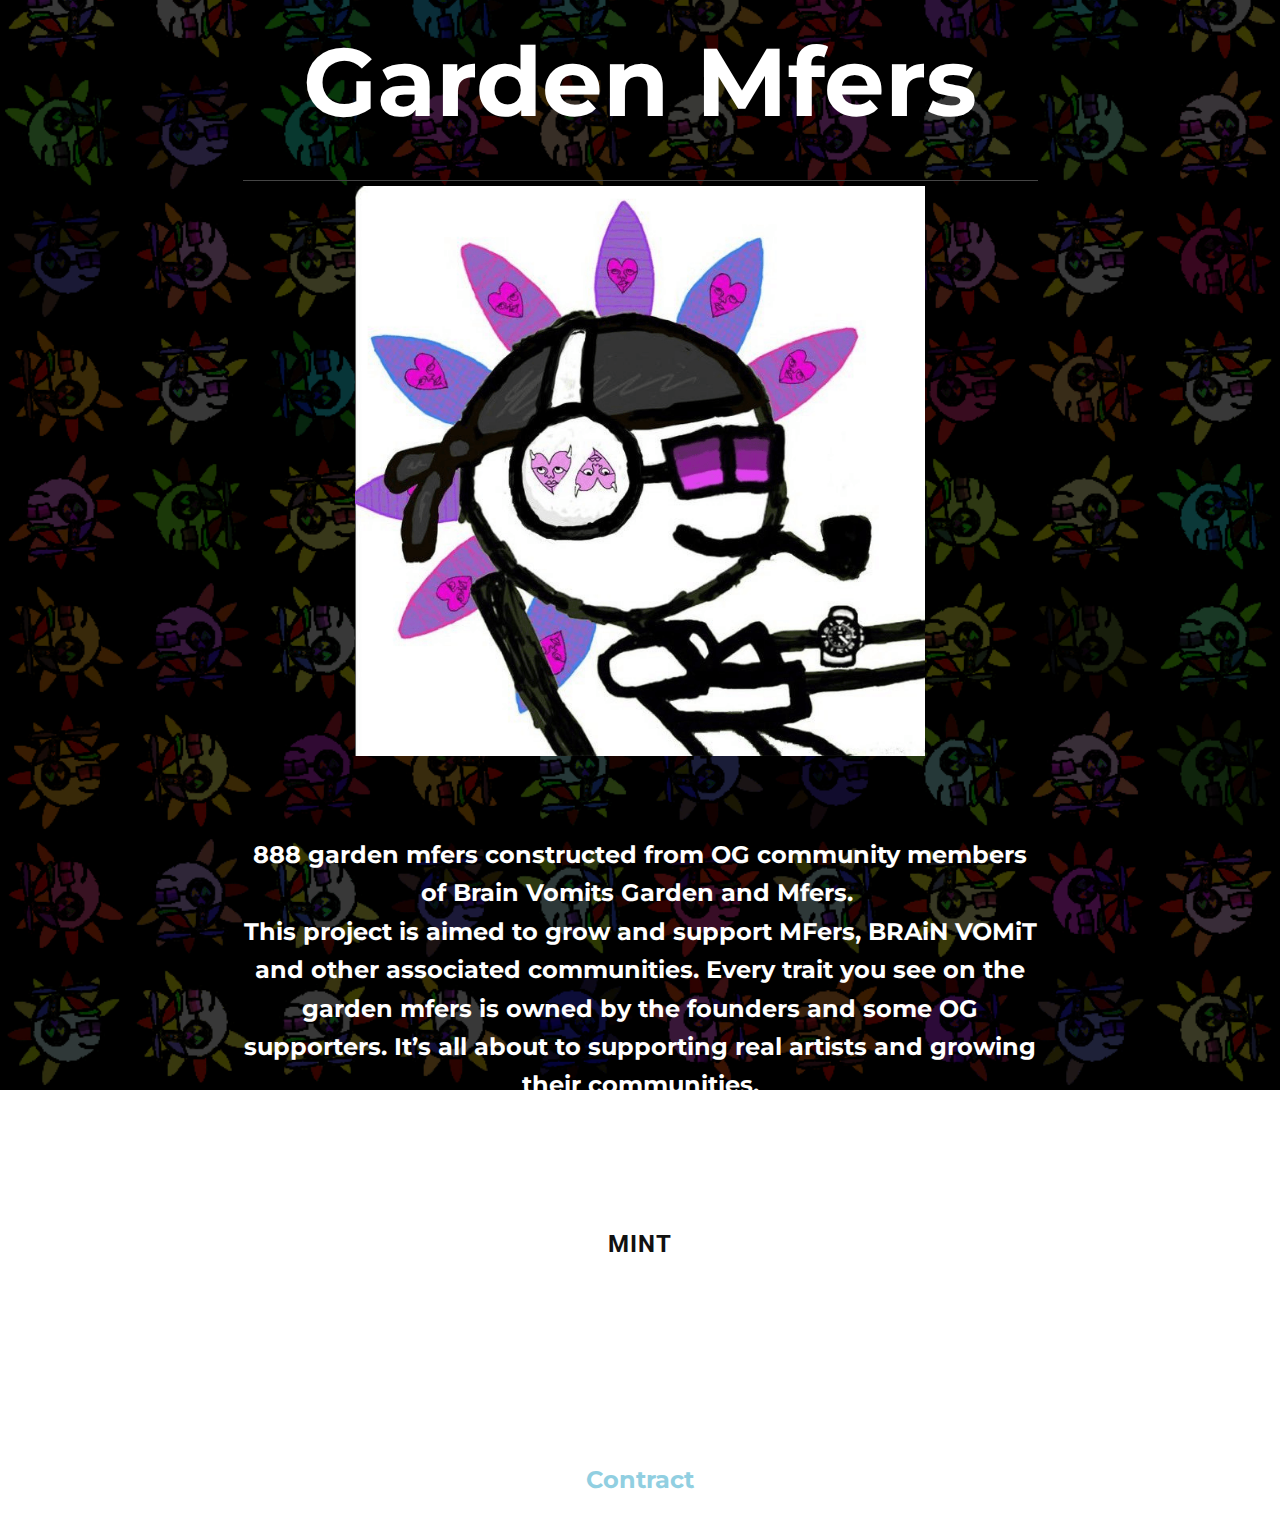
==== Home.html @ c306616e "Add files via upload" ====
<!DOCTYPE html>
<html style="font-size: 16px;">
  <head>
    <meta name="viewport" content="width=device-width, initial-scale=1.0">
    <meta charset="utf-8">
    <meta name="keywords" content="gallery., We design People Inspired Experiences that create positive change in people&amp;apos;s lives., Freelance Designer, ​​We design modern websites, New innovation ideas, projects, ​Book an Appointment">
    <meta name="description" content="">
    <meta name="page_type" content="np-template-header-footer-from-plugin">
    <title>Home</title>
    <link rel="stylesheet" href="nicepage.css" media="screen">
<link rel="stylesheet" href="Home.css" media="screen">
    <script class="u-script" type="text/javascript" src="jquery.js" defer=""></script>
    <script class="u-script" type="text/javascript" src="nicepage.js" defer=""></script>
    <meta name="generator" content="Nicepage 4.8.2, nicepage.com">
    <meta property="og:title" content="Garden Mfers">
    <meta property="og:url" content="gardenmfers.com">
    <link id="u-theme-google-font" rel="stylesheet" href="https://fonts.googleapis.com/css?family=Roboto:100,100i,300,300i,400,400i,500,500i,700,700i,900,900i">
    <link id="u-page-google-font" rel="stylesheet" href="https://fonts.googleapis.com/css?family=Montserrat:100,100i,200,200i,300,300i,400,400i,500,500i,600,600i,700,700i,800,800i,900,900i">
    
    
    <script type="application/ld+json">{
		"@context": "http://schema.org",
		"@type": "Organization",
		"name": "Site2"
}</script>
    <meta name="theme-color" content="#91cfe1">
    <meta property="og:description" content="">
    <meta property="og:type" content="website">
  </head>
  <body class="u-body u-image u-xl-mode" style="background-position: 50% 50%; background-image: url(&quot;images/webbackground.png&quot;);">
    <section class="u-align-center u-clearfix u-section-1" id="carousel_ce61">
      <div class="u-clearfix u-sheet u-valign-middle u-sheet-1">
        <h1 class="u-custom-font u-font-montserrat u-text u-text-white u-text-1" data-animation-name="customAnimationIn" data-animation-duration="2000">Garden Mfers</h1>
        <div class="u-border-1 u-border-grey-dark-1 u-line u-line-horizontal u-line-1"></div>
        <img class="u-image u-image-default u-preserve-proportions u-image-1" src="images/Webp.net-gifmaker-4.gif" alt="" data-image-width="714" data-image-height="714">
        <h2 class="u-custom-font u-font-montserrat u-text u-text-body-alt-color u-text-2"> 888 garden mfers constructed from OG community members of Brain Vomits Garden and Mfers.&nbsp;<br>This project is aimed to grow and support MFers, BRAiN VOMiT and other associated communities. 
Every trait you see on the garden mfers is owned by the founders and some OG supporters. 
It’s all about to supporting real artists and growing their communities.
        </h2>
        <a href="https://mint.gardenmfers.com" class="u-align-center u-border-none u-btn u-button-style u-hover-grey-15 u-white u-btn-1">MINT</a>
        <h2 class="u-custom-font u-font-montserrat u-text u-text-body-alt-color u-text-3">
          <a href="https://opensea.io/collection/garden-mfers" class="u-border-active-palette-2-base u-border-hover-palette-1-base u-border-none u-btn u-button-link u-button-style u-none u-text-hover-palette-1-base u-text-white u-btn-2" target="_blank">Opensea</a>
          <br>
          <a href="https://twitter.com/GardenMFers" class="u-active-none u-border-none u-btn u-button-link u-button-style u-hover-none u-none u-text-hover-palette-1-base u-text-white u-btn-3" target="_blank">Twitter<br>
          </a>
          <a href="https://etherscan.io/address/0xE7B2E9828706B4614b2555D632B3D20f32fE7d01" class="u-active-none u-border-none u-btn u-button-link u-button-style u-hover-none u-none u-text-palette-1-base u-btn-4" target="_blank">Contract</a>
        </h2>
      </div>
    </section>
    
    
    
  </body>
</html>
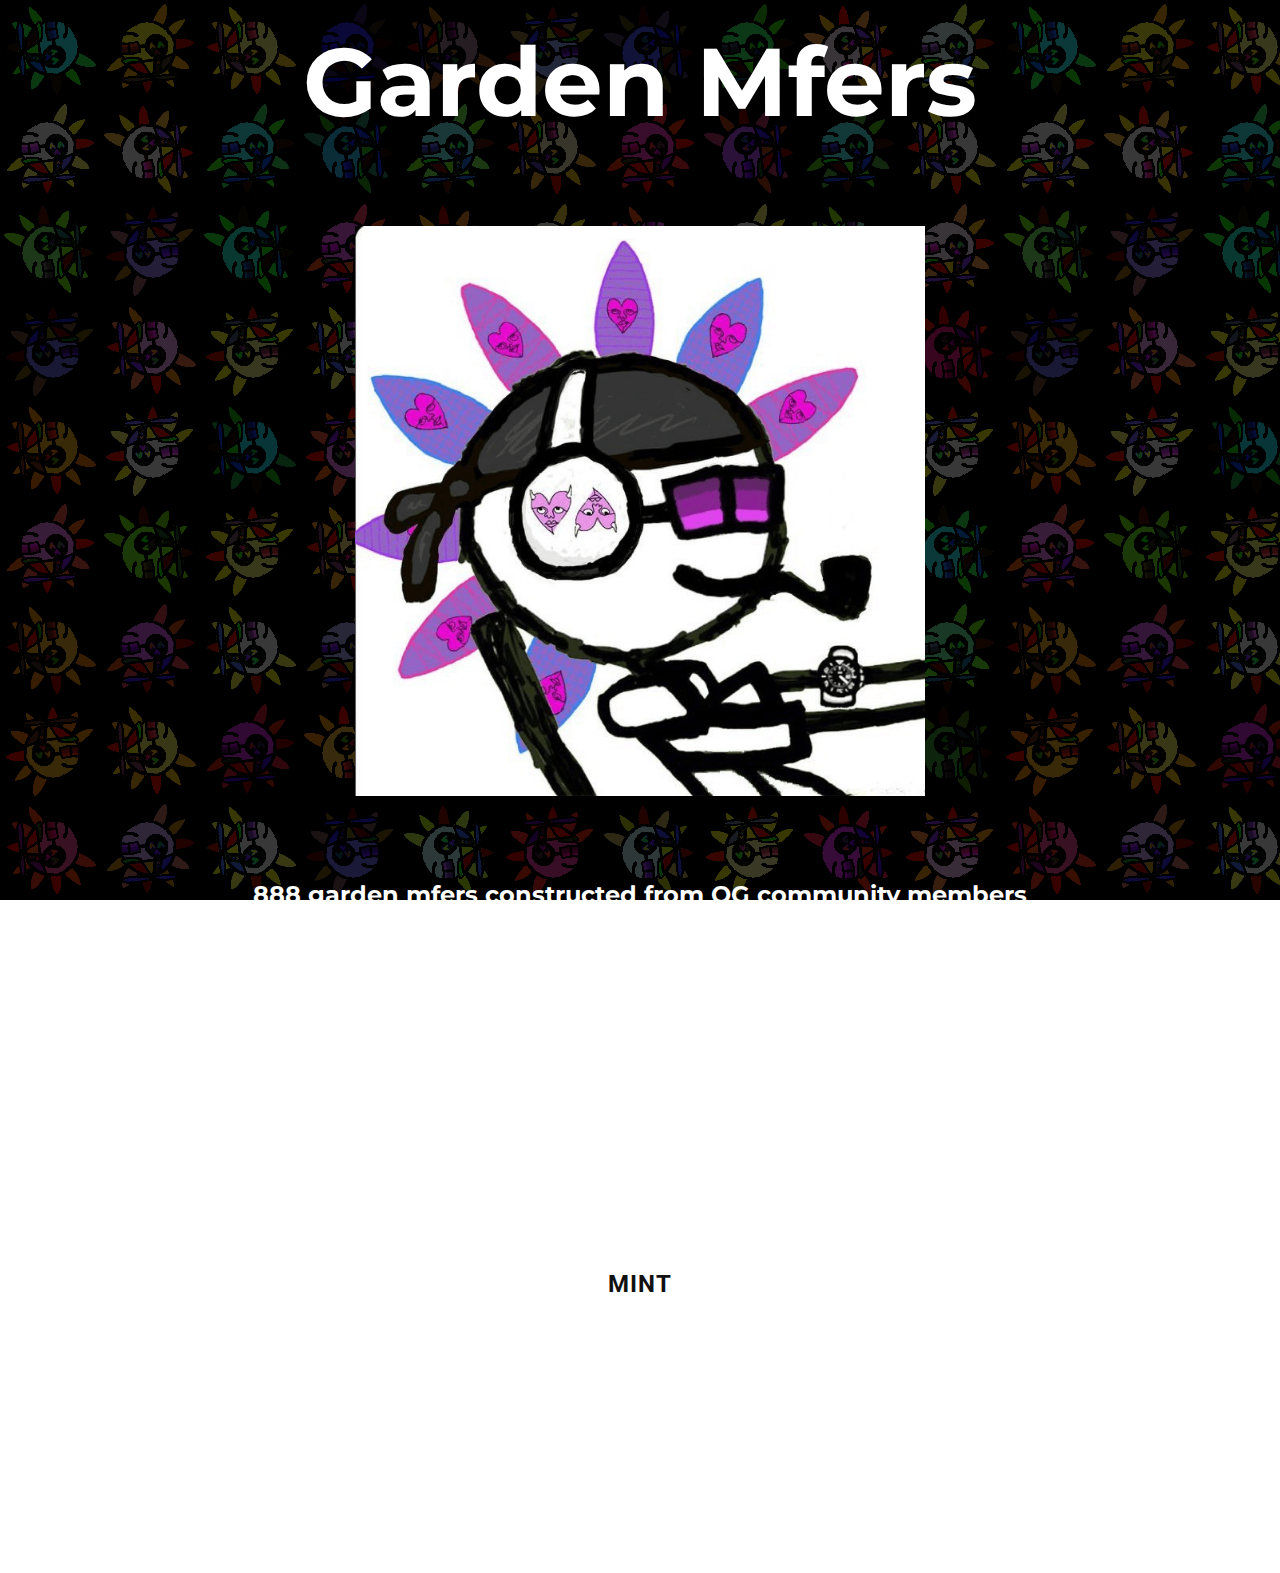
==== commit 1f0c65d9: "Add files via upload" ====
--- a/Home.html
+++ b/Home.html
@@ -27,11 +27,10 @@
     <meta property="og:description" content="">
     <meta property="og:type" content="website">
   </head>
-  <body class="u-body u-image u-xl-mode" style="background-position: 50% 50%; background-image: url(&quot;images/webbackground.png&quot;);">
+  <body class="u-body u-image u-image-tiles u-xl-mode" style="background-position: 50% 50%; background-attachment: fixed; background-image: url(&quot;images/webbackground.png&quot;);">
     <section class="u-align-center u-clearfix u-section-1" id="carousel_ce61">
       <div class="u-clearfix u-sheet u-valign-middle u-sheet-1">
-        <h1 class="u-custom-font u-font-montserrat u-text u-text-white u-text-1" data-animation-name="customAnimationIn" data-animation-duration="2000">Garden Mfers</h1>
-        <div class="u-border-1 u-border-grey-dark-1 u-line u-line-horizontal u-line-1"></div>
+        <h1 class="u-custom-font u-font-montserrat u-text u-text-white u-text-1" data-animation-out="0" data-animation-name="customAnimationIn" data-animation-duration="2000">Garden Mfers</h1>
         <img class="u-image u-image-default u-preserve-proportions u-image-1" src="images/Webp.net-gifmaker-4.gif" alt="" data-image-width="714" data-image-height="714">
         <h2 class="u-custom-font u-font-montserrat u-text u-text-body-alt-color u-text-2"> 888 garden mfers constructed from OG community members of Brain Vomits Garden and Mfers.&nbsp;<br>This project is aimed to grow and support MFers, BRAiN VOMiT and other associated communities. 
 Every trait you see on the garden mfers is owned by the founders and some OG supporters. 
@@ -43,7 +42,8 @@
           <br>
           <a href="https://twitter.com/GardenMFers" class="u-active-none u-border-none u-btn u-button-link u-button-style u-hover-none u-none u-text-hover-palette-1-base u-text-white u-btn-3" target="_blank">Twitter<br>
           </a>
-          <a href="https://etherscan.io/address/0xE7B2E9828706B4614b2555D632B3D20f32fE7d01" class="u-active-none u-border-none u-btn u-button-link u-button-style u-hover-none u-none u-text-palette-1-base u-btn-4" target="_blank">Contract</a>
+          <a href="https://etherscan.io/address/0xE7B2E9828706B4614b2555D632B3D20f32fE7d01" class="u-active-none u-border-none u-btn u-button-link u-button-style u-hover-none u-none u-text-hover-palette-1-base u-text-white u-btn-4" target="_blank">Contr<span class="u-text-white"></span>act
+          </a>
         </h2>
       </div>
     </section>
--- a/Home.css
+++ b/Home.css
@@ -1,30 +1,21 @@
 .u-section-1 .u-sheet-1 {
-  min-height: 1528px;
+  min-height: 1569px;
 }
 
 .u-section-1 .u-text-1 {
   font-size: 6rem;
   line-height: 1;
   font-weight: 700;
-  --animation-custom_in-translate_x: -200px;
+  width: 682px;
+  --animation-custom_in-translate_x: -300px;
   --animation-custom_in-translate_y: 0px;
-  --animation-custom_in-opacity: 0;
-  --animation-custom_in-rotate: 0deg;
-  --animation-custom_in-scale: 1;
-  width: 682px;
   margin: 34px auto 0;
-}
-
-.u-section-1 .u-line-1 {
-  transform-origin: left center 0px;
-  width: 795px;
-  margin: 50px auto 0;
 }
 
 .u-section-1 .u-image-1 {
   width: 570px;
   height: 570px;
-  margin: 5px auto 0;
+  margin: 96px auto 0;
 }
 
 .u-section-1 .u-text-2 {
@@ -72,8 +63,10 @@
 }
 
 @media (max-width: 1199px) {
-  .u-section-1 .u-line-1 {
-    height: 6px;
+  .u-section-1 .u-text-1 {
+    --animation-custom_in-opacity: 0;
+    --animation-custom_in-rotate: 0deg;
+    --animation-custom_in-scale: 1;
   }
 
   .u-section-1 .u-text-2 {
@@ -93,10 +86,8 @@
     margin-right: 19px;
   }
 
-  .u-section-1 .u-line-1 {
-    width: 720px;
-    margin-left: 0;
-    margin-right: 0;
+  .u-section-1 .u-image-1 {
+    margin-top: 61px;
   }
 
   .u-section-1 .u-text-2 {
@@ -114,16 +105,12 @@
 
 @media (max-width: 767px) {
   .u-section-1 .u-sheet-1 {
-    min-height: 1498px;
+    min-height: 1539px;
   }
 
   .u-section-1 .u-text-1 {
     margin-left: 0;
     margin-right: 0;
-    width: 540px;
-  }
-
-  .u-section-1 .u-line-1 {
     width: 540px;
   }
 
@@ -145,15 +132,11 @@
 
 @media (max-width: 575px) {
   .u-section-1 .u-sheet-1 {
-    min-height: 1298px;
+    min-height: 1339px;
   }
 
   .u-section-1 .u-text-1 {
     font-size: 3.75rem;
-    width: 340px;
-  }
-
-  .u-section-1 .u-line-1 {
     width: 340px;
   }
 
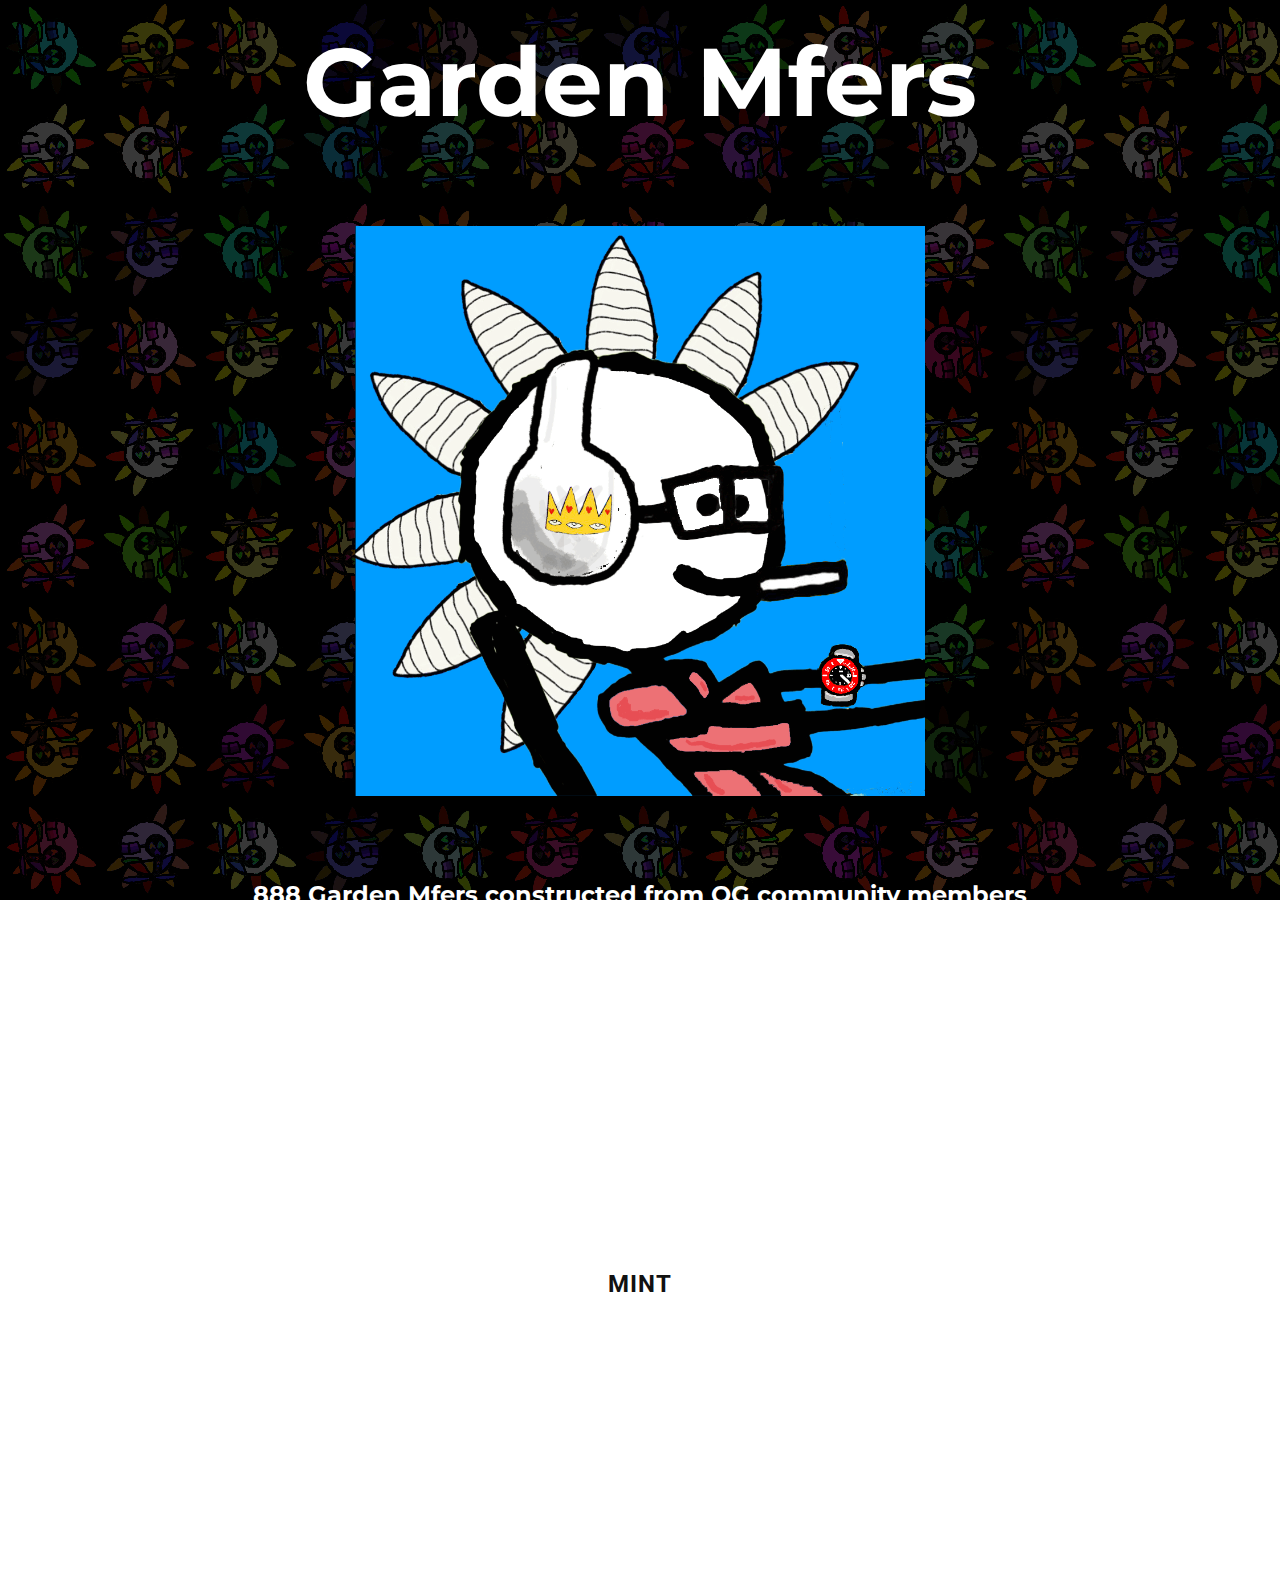
==== commit f4c44c92: "Update Home.html" ====
--- a/Home.html
+++ b/Home.html
@@ -32,9 +32,9 @@
       <div class="u-clearfix u-sheet u-valign-middle u-sheet-1">
         <h1 class="u-custom-font u-font-montserrat u-text u-text-white u-text-1" data-animation-out="0" data-animation-name="customAnimationIn" data-animation-duration="2000">Garden Mfers</h1>
         <img class="u-image u-image-default u-preserve-proportions u-image-1" src="images/Webp.net-gifmaker-4.gif" alt="" data-image-width="714" data-image-height="714">
-        <h2 class="u-custom-font u-font-montserrat u-text u-text-body-alt-color u-text-2"> 888 garden mfers constructed from OG community members of Brain Vomits Garden and Mfers.&nbsp;<br>This project is aimed to grow and support MFers, BRAiN VOMiT and other associated communities. 
-Every trait you see on the garden mfers is owned by the founders and some OG supporters. 
-It’s all about to supporting real artists and growing their communities.
+        <h2 class="u-custom-font u-font-montserrat u-text u-text-body-alt-color u-text-2"> 888 Garden Mfers constructed from OG community members of BRAiN VOMiT's Garden and Sartoshi's Mfers.&nbsp;<br>This project is aimed to grow and support Mfers, BRAiN VOMiT and other associated communities. 
+Every trait you see on the garden mfers is owned by the founders of this project and some OG supporters. 
+We are all about supporting real artists and growing their communities.
         </h2>
         <a href="https://mint.gardenmfers.com" class="u-align-center u-border-none u-btn u-button-style u-hover-grey-15 u-white u-btn-1">MINT</a>
         <h2 class="u-custom-font u-font-montserrat u-text u-text-body-alt-color u-text-3">
@@ -51,4 +51,4 @@
     
     
   </body>
-</html>+</html>
